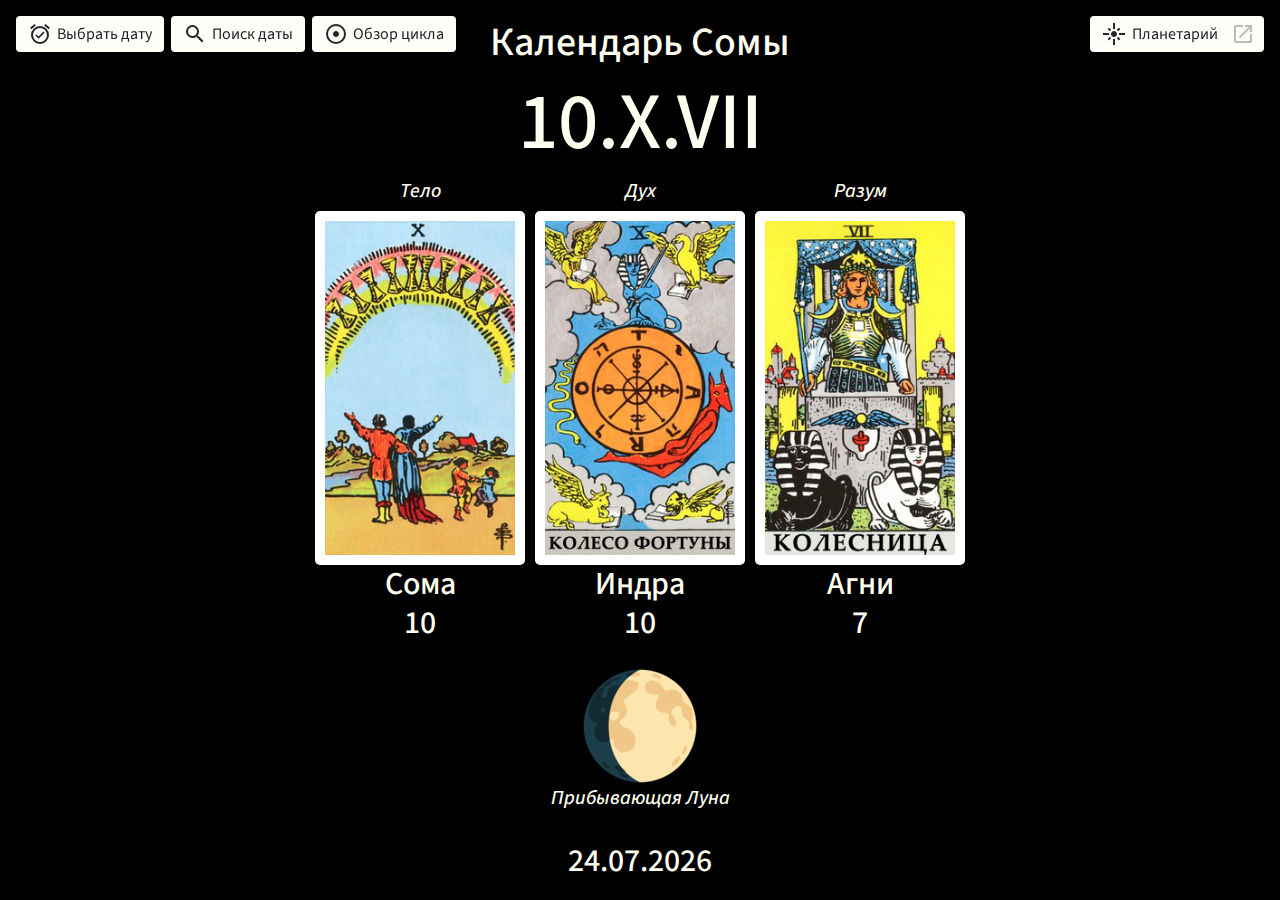
==== index.htm @ 55eb2197 "Add moon phases" ====
<!doctype html>
<html lang="en">

<head>
  <meta http-equiv="Content-Type" content="text/html; charset=utf-8">
  <title>Календарь Сомы</title>
  <link href="lib/bootstrap-4.6.0-dist/css/bootstrap.min.css" rel="stylesheet">
  <link href="lib/jquery-ui-1.9.2.custom/css/smoothness/jquery-ui-1.9.2.custom.css" rel="stylesheet">
  <link href="lib/jquery-bootstrap-slider/css/bootstrap-slider.css" rel="stylesheet">
  <link rel="stylesheet" type="text/css" href="lib/datetimepicker/jquery.datetimepicker.min.css" />
  <link href="css/calendar.css" rel="stylesheet">
  <link href="https://fonts.googleapis.com/css?family=Source+Sans+Pro&display=swap" rel="stylesheet">
  <link rel="icon" type="image/png" href="favicon.png" />
  <link href="https://fonts.googleapis.com/icon?family=Material+Icons" rel="stylesheet">
  <!-- Global site tag (gtag.js) - Google Analytics -->
  <script async src="https://www.googletagmanager.com/gtag/js?id=UA-164656690-1"></script>
  <script>
    window.dataLayer = window.dataLayer || [];
    function gtag(){dataLayer.push(arguments);}
    gtag('js', new Date());

    gtag('config', 'UA-164656690-1');
  </script>

</head>

<body>
  <!-- Button trigger modal -->
  <div class="fixed-top m-3">
    <a href="javascript:void(0)" class="btn btn-light mb-2"
      onclick="var si = document.getElementById('datetimepicker-wrapper').style; si.display = (si.display=='none')?'block':'none';return false; ">
    <i class="tiny material-icons">alarm_on</i>
      Выбрать
      дату</a>
    <button type="button" class="mb-2 ml-1 btn btn-light" data-toggle="modal" data-target="#projector_modal">
    <i class="tiny material-icons ">search</i>
      Поиск даты
    </button>
    <button type="button" id="overview-btn" class="mb-2 ml-1 btn btn-light" data-toggle="modal"
      data-target="#overview_modal">
      <i class="material-icons">adjust</i>
      Обзор цикла
    </button>
    <a type="button" id="planetarium-btn" class="mb-2 ml-1 btn btn-light float-right" target="_blank">
      <i class="material-icons tiny float-left" style="width: 25px; margin-right: 5px;">flare_bright</i>Планетарий<i class="tiny material-icons" style="
      float:right; 
      padding-right: 10px;
      position: relative;
      right: -13px;
      opacity: .3;">open_in_new</i> 
    </a>
    <div id="datetimepicker-wrapper" style="display:none">
      <input type="text" id="datetimepicker" />
    </div>
  </div>

  <!-- Modal -->
  <div class="modal fade" id="projector_modal" tabindex="-1" role="dialog" aria-labelledby="exampleModalLongTitle"
    aria-hidden="true">
    <div class="modal-dialog modal-lg projector" role="document">
      <div class="modal-content">
        <div class="modal-header">
          <h5 class="modal-title" id="exampleModalLongTitle">Поиск даты</h5>
          <button type="button" class="close" data-dismiss="modal" aria-label="Close">
            <span aria-hidden="true">&times;</span>
          </button>
        </div>
        <div class="modal-body">
          <div class="row">
            <div class="col text-center">
              <h4>
                Сома
              </h4>
            </div>
            <div class="col text-center">
              <h4>
                Индра
              </h4>
            </div>
            <div class="col text-center">
              <h4>
                Агни
              </h4>
            </div>
          </div>
          <div class="row">
            <div class="col text-center">
              <div class="form-group">
                <input id="projector_soma" type="number" class="form-controls" min="0" max="12" value="1">
              </div>
            </div>
            <div class="col text-center">
              <div class="form-group">
                <input id="projector_indra" type="number" class="form-controls" min="0" max="30" value="1">
              </div>
            </div>
            <div class="col text-center">
              <div class="form-group">
                <input id="projector_agni" type="number" class="form-controls" min="0" max="21" value="1">
              </div>
            </div>
          </div>
          <div class="row">
            <div class="col text-right">
              <p><small><em>0 - любое значение</em></small></p>
            </div>
          </div>
          <div class="row">
            <div class="col text-center">
              <p>кол-во циклов</p>
            </div>
          </div>
          <div class="row">
            <div class="col text-center">
              <input id="projector_cycles" type="number" min="0" value="1" class="form-controls">
            </div>
          </div>
          <div class="row mt-2">
            <div class="col text-center">
              <button class="btn btn-primary mt-2" id="projector_submit">Поиск даты</button>
            </div>
          </div>
          <div class="row mt-2">
            <div class="col text-center">
              <ul id="projector_results"></ul>
            </div>
          </div>
        </div>
        <div class="modal-footer">
          <button type="button" class="btn btn-secondary" data-dismiss="modal">Закрыть</button>
        </div>
      </div>
    </div>
  </div>

  <div class="modal fade" id="overview_modal" tabindex="-1" role="dialog" aria-labelledby="exampleModalLongTitle"
    aria-hidden="true">
    <div class="modal-dialog modal-lg overview" role="document">
      <div class="modal-content">
        <div class="modal-header">
          <h5 class="modal-title" id="exampleModalLongTitle">Обзор Цикла</h5>
          <button type="button" class="close" data-dismiss="modal" aria-label="Close">
            <span aria-hidden="true">&times;</span>
          </button>
        </div>
        <div class="modal-body">
          <div class="row text-center">
            <div class="col">
              <h1 class="totalcycle_day_today font-weight-bold"></h1>
              <h2 class="totalcycle_day_positions font-weight-bold"></h2>
              <div class="overview-cards-section my-3">
                <img class="tarot card_soma_overview" src="" alt="">
                <img class="tarot card_indra_overview" src="" alt="">
                <img class="tarot card_agni_overview" src="" alt="">
              </div>
            </div>
          </div> 
          <div class="row mt-4">
            <div class="col text-center">
              <h4 class="font-weight-bold m-0">84-дневный Цикл</h4>
              <h4 class="totalcycle_day_eightyfour"></h4>
              <div class="totalcycle totalcycle_eightyfour"></div>
            </div>
          </div>
          <div class="row text-center">
            <div class="col">
              <h4 class="font-weight-bold m-0">Сома</h4>
              <h4 class="totalcycle_day_soma"></h4>
              <div class="totalcycle totalcycle_soma"></div>
            </div>
            <div class="col">
              <h4 class="font-weight-bold m-0">Индра</h4>
              <h4 class="totalcycle_day_indra"></h4>
              <div class="totalcycle totalcycle_indra"></div>
            </div>
            <div class="col">
              <h4 class="font-weight-bold m-0">Агни</h4>
              <h4 class="totalcycle_day_agni"></h4>
              <div class="totalcycle totalcycle_agni"></div>
            </div>
          </div>

        </div>
        <div class="modal-footer">
          <button type="button" class="btn btn-secondary" data-dismiss="modal">Закрыть</button>
        </div>
      </div>
    </div>
  </div>


  <div class="d-flex flex-column flex-grow  align-items-center fill-height calendar">
    <div>

    <div class="">
      <h1>Календарь Сомы</h1>
    </div>
    <div class="">
      <h1 class="day_calendar" style="font-size:5em"> </h1>
    </div>
    <div class="calendar-card-container d-flex flex-row h-100 align-items-center justify-content-center">
      <div class="calendar-card">
        <h5>
          Тело
        </h5>
        <img src="" alt="" class="tarot card_soma img-fluid">
        <!-- <h5>
          Мужское - Женское
        </h5> -->
        <h2>
          Сома
        </h2>
        <h2 class="day_soma">Не определено!</h2>
      </div>
      <div class="calendar-card">
        <h5>
          Дух
        </h5>
        <a href="" class="link_indra" target="_blank"><img src="" alt="" class="tarot card_indra img-fluid"></a>
        <!-- <h5>
          Дэвы - Асуры
        </h5> -->
        <h2>
          Индра
        </h2>
        <h2 class="day_indra">Не определено!</h2>
      </div>
      <div class="calendar-card">
        <h5>
          Разум
        </h5>
        <a href="" class="link_agni" target="_blank"><img src="" alt="" class="tarot card_agni img-fluid"></a>
        <!-- <h5>
          Арья - Даса
        </h5> -->
        <h2>
          Агни
        </h2>
        <h2 class="day_agni">Не определено!</h2>
      </div>
      </div>
      <div class="text-center mt-4">
          <img class="moon-phase" src="img/moon/full-moon.png"/>
          <h5 class="moon-phase-text">Полная луна</h5>
      </div>
      <div class="text-center mt-4">
          <h2 class="day_gregorian"></h2>
      </div>
    </div>
    </div>


  <!-- user interface components -->
  <script src="https://code.jquery.com/jquery-3.3.1.slim.min.js"
    integrity="sha384-q8i/X+965DzO0rT7abK41JStQIAqVgRVzpbzo5smXKp4YfRvH+8abtTE1Pi6jizo"
    crossorigin="anonymous"></script>
  <script src="https://cdnjs.cloudflare.com/ajax/libs/popper.js/1.14.7/umd/popper.min.js"
    integrity="sha384-UO2eT0CpHqdSJQ6hJty5KVphtPhzWj9WO1clHTMGa3JDZwrnQq4sF86dIHNDz0W1"
    crossorigin="anonymous"></script>
  <script src="https://stackpath.bootstrapcdn.com/bootstrap/4.3.1/js/bootstrap.min.js"
    integrity="sha384-JjSmVgyd0p3pXB1rRibZUAYoIIy6OrQ6VrjIEaFf/nJGzIxFDsf4x0xIM+B07jRM"
    crossorigin="anonymous"></script>
  <script src="lib/datetimepicker/jquery.datetimepicker.full.min.js"></script>
  <script src="js/soma.js"></script>

</body>

</html>
---- css/calendar.css ----
body {
  background-image: url("https://source.unsplash.com/random/1900x1200/?amanita");
  font-family: 'Source Sans Pro', sans-serif;
  color: #fffff0;
  background-color: #000;
  background-size: cover;
  background-repeat: no-repeat;
  background-attachment: fixed;
}
.fill-height {
  min-height: 100vh;
}
.calendar-card {
  text-align: center;
}
.calendar-card + .calendar-card {
  margin-left: 10px;
}
.fill-height > div {
  flex: 1;
  display: flex;
  flex-direction: column;
  justify-content: center;
}
.projector, .overview {
  color: #000;
  background-color: #fff;
}

.fixed-top .btn {
  background: #fffffa !important;
  border: #ffffff !important;
}
.fixed-top .btn:hover {
  background: #e9d66b !important;
  border: #e9d66b !important;
}
ul#projector_results {
  list-style: none;
  padding: 0;
  font-size: 1.3em;
}
input[type=number]::-webkit-inner-spin-button, 
input[type=number]::-webkit-outer-spin-button { 
  -webkit-appearance: none; 
  margin: 0; 
}

canvas {
  margin-right: auto;
  margin-left: auto;
  display: block;
}
#txt {
  font-size: 10em;
}

h2 {
  margin-bottom: 0;
  font-stretch: expanded;
}
.calendar h1, .calendar h2, .calendar h5 {
  text-align: center;
  text-shadow: -3px -3px 3px #000, 3px -3px 3px #000, -3px 3px 3px #000, 3px 3px 3px #000;
}
.totalcycle {
  width: 100%;
  line-height: 10px;
  margin: 0 auto;
}

.totalcycle_eightyfour {
  margin-bottom: 30px;
}
.overview-cards-section img {
  width: 100px;
  height: auto;
  padding: 2px;
  position: relative;
  left: 20px;
  margin-right: 40px;
  border: 2px solid white !important;
}
.square.active {
  transform: scale(2);
  border: 1px solid black;
}
.square {
  width: 8px;
  height: 8px;
  display: inline-block;
  margin-top: 5px;
  margin-left: 1px;
  border-radius: 100%;
  box-sizing: border-box;
  cursor: pointer;
  transition: all .5s;
  border: 1px solid black;
}
.v-spacer {
  background: #000;
  width: 1px;
  height: 6px;
  display: inline-block;
  margin-right: 3px;
}
.square:hover {
  transform: scale(2);
  border: none !important;
}

.material-icons {
  float: left;
  padding-right: 5px;
}
.square.side1 {
  background:#e32636;
  border: 1px solid #a5000e;
}
.square.side2 {
  background: #99badd;
  border: 1px solid #99badd;
}
.square.side3 {
  background: #e6e6fa;
  border: 1px solid #a4a4c7;
}
.square.side0 {
  background: #987654;
  border: 1px solid #82480f;
}
.square.active {
  border: 1px solid #000;
}
.tooltip-inner {
  white-space:pre-wrap;
}
.projector {
  color: #000;
}
.projector input {
  width: 2em;
  text-align: center;
  font-size: 2em;
}
.projected_link {
  margin-top: 0;
}
.projected_link p {
  margin-bottom: 0;
}

h5 {
  font-style: italic;
}
img.tarot {
  max-width: 210px;
  width: 100%;
  border: 10px solid white;
  border-radius: 5px;
  box-shadow: 3px 3px 1px rgba(0,0,0,0.6);
}
.xdsoft_datetimepicker.xdsoft_noselect.xdsoft_dark.xdsoft_inline {
  border-radius: 5px;
}
.xdsoft_datetimepicker.xdsoft_inline {
  border-radius: 5px;
  box-shadow: 4px 4px 0px 0 #0e0e0e;
}
.modal-dialog {
  max-width: 1100px !important;
}
.moon-phase {
}
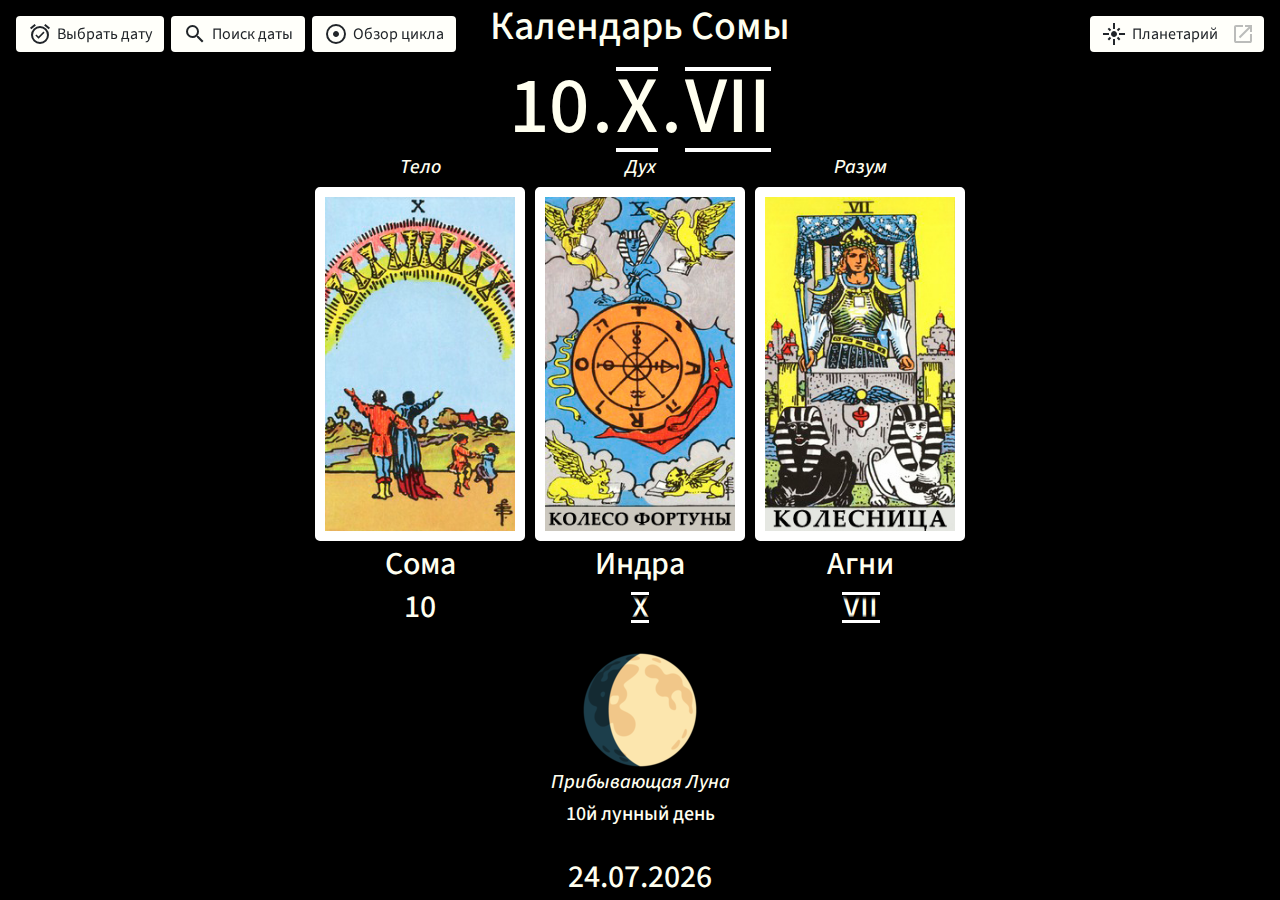
==== commit 4e5e5069: "Add moon day" ====
--- a/index.htm
+++ b/index.htm
@@ -195,8 +195,12 @@
     <div class="">
       <h1>Календарь Сомы</h1>
     </div>
-    <div class="">
-      <h1 class="day_calendar" style="font-size:5em"> </h1>
+    <div class="text-center">
+      <h1 class="day_soma d-inline" style="font-size:5em"> </h1>
+      <h1 class="d-inline" style="font-size:5em">.</h1>
+      <h1 class="day_indra d-inline roman" style="font-size:5em"></h1>
+      <h1 class="d-inline " style="font-size:5em">.</h1>
+      <h1 class="day_agni d-inline roman" style="font-size:5em"></h1>
     </div>
     <div class="calendar-card-container d-flex flex-row h-100 align-items-center justify-content-center">
       <div class="calendar-card">
@@ -207,7 +211,7 @@
         <!-- <h5>
           Мужское - Женское
         </h5> -->
-        <h2>
+        <h2 class="my-1">
           Сома
         </h2>
         <h2 class="day_soma">Не определено!</h2>
@@ -220,10 +224,10 @@
         <!-- <h5>
           Дэвы - Асуры
         </h5> -->
-        <h2>
+        <h2 class="my-1">
           Индра
         </h2>
-        <h2 class="day_indra">Не определено!</h2>
+        <h2 class="day_indra roman-small">Не определено!</h2>
       </div>
       <div class="calendar-card">
         <h5>
@@ -233,15 +237,16 @@
         <!-- <h5>
           Арья - Даса
         </h5> -->
-        <h2>
+        <h2 class="my-1">
           Агни
         </h2>
-        <h2 class="day_agni">Не определено!</h2>
+        <h2 class="day_agni roman-small">Не определено!</h2>
       </div>
       </div>
       <div class="text-center mt-4">
           <img class="moon-phase" src="img/moon/full-moon.png"/>
-          <h5 class="moon-phase-text">Полная луна</h5>
+          <h5 class="moon-phase-text">Не определено!</h5>
+          <h5 class="moon-day-text" style="font-style: normal;">Не определено!</h5>
       </div>
       <div class="text-center mt-4">
           <h2 class="day_gregorian"></h2>
--- a/css/calendar.css
+++ b/css/calendar.css
@@ -172,3 +172,62 @@
 }
 .moon-phase {
 }
+
+.roman {
+  position: relative;
+  margin-top: 10px;
+  margin-bottom: 10px;
+}
+/* top line */
+.roman::before {
+  content:'';
+  position: absolute;
+  background-color:white;
+  width: 100%;
+  height: 4px;
+  box-shadow: -3px -3px 3px #000, 3px -3px 3px #000, -3px 3px 3px #000, 3px 3px 3px #000;
+  top: 17px;
+  left: 0;
+}
+
+/* bottom line */
+.roman::after {
+  content:'';
+  position: absolute;
+  background-color: white;
+  box-shadow: -3px -3px 3px #000, 3px -3px 3px #000, -3px 3px 3px #000, 3px 3px 3px #000;
+  width: 100%;
+  height: 4px;
+  bottom: 12px;
+  left:0;
+}
+.roman-small {
+  position: relative;
+  margin-top: 10px;
+  margin-bottom: 10px;
+  width: fit-content;
+  margin: auto;
+}
+/* top line */
+.roman-small::before {
+  content:'';
+  position: absolute;
+  background-color:white;
+  width: 110%;
+  height: 3px;
+  box-shadow: -3px -3px 3px #000, 3px -3px 3px #000, -3px 3px 3px #000, 3px 3px 3px #000;
+  top: 4px;
+  left: -1px;
+}
+
+/* bottom line */
+.roman-small::after {
+  content:'';
+  position: absolute;
+  background-color: white;
+  box-shadow: -3px -3px 3px #000, 3px -3px 3px #000, -3px 3px 3px #000, 3px 3px 3px #000;
+  width: 110%;
+  height: 3px;
+  bottom: 3px;
+  left:-1px;
+}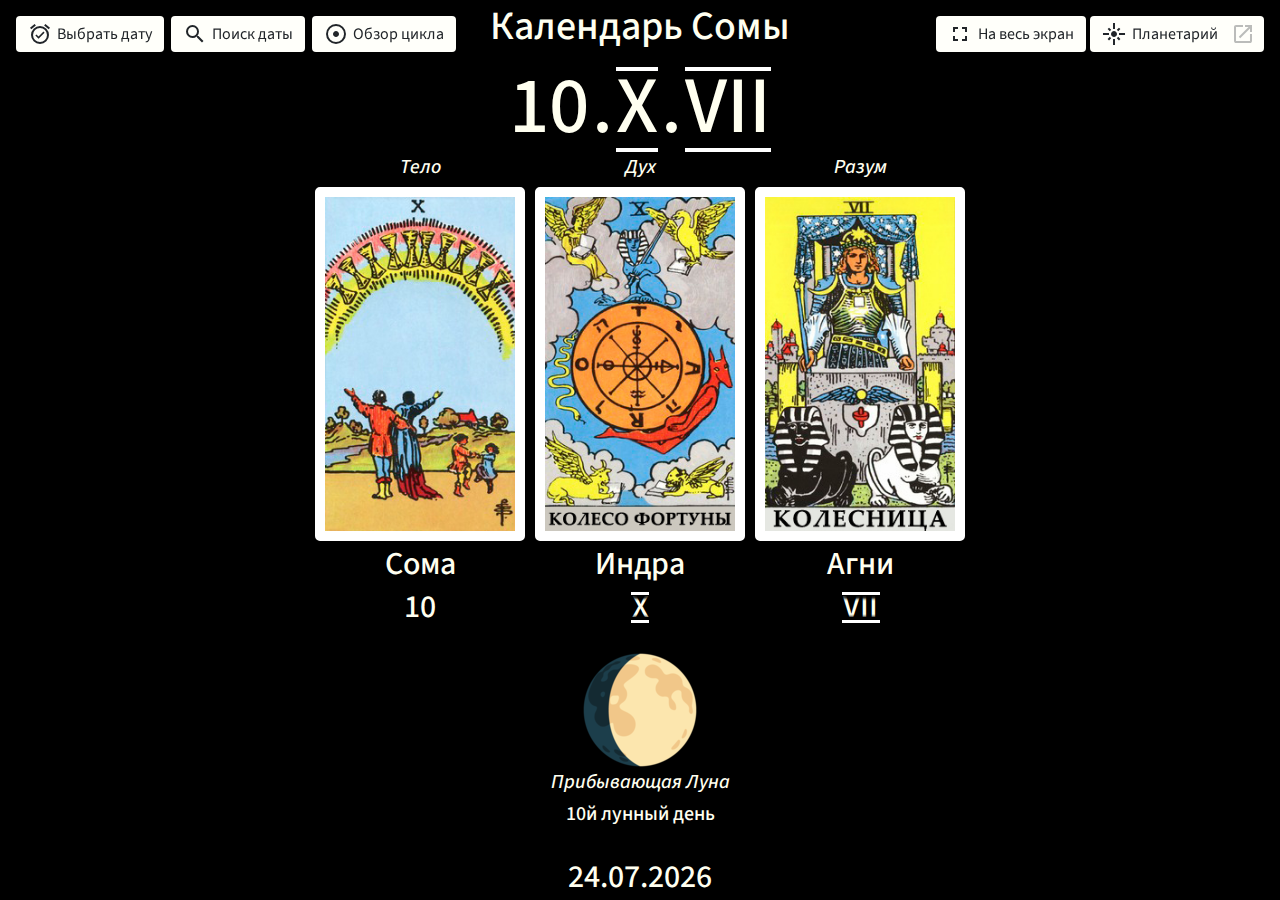
==== commit 45994c2a: "add fullscreen mode" ====
--- a/index.htm
+++ b/index.htm
@@ -49,6 +49,9 @@
       right: -13px;
       opacity: .3;">open_in_new</i> 
     </a>
+    <a type="button" id="fullscreen-btn" class="mb-2 ml-1 btn btn-light float-right" target="_blank">
+      <i class="material-icons tiny float-left" style="width: 25px; margin-right: 5px;">fullscreen</i>На весь экран
+    </a>
     <div id="datetimepicker-wrapper" style="display:none">
       <input type="text" id="datetimepicker" />
     </div>
@@ -198,7 +201,7 @@
     <div class="text-center">
       <h1 class="day_soma d-inline" style="font-size:5em"> </h1>
       <h1 class="d-inline" style="font-size:5em">.</h1>
-      <h1 class="day_indra d-inline roman" style="font-size:5em"></h1>
+      <h1 class="day_indra_wave d-inline roman" style="font-size:5em"></h1>
       <h1 class="d-inline " style="font-size:5em">.</h1>
       <h1 class="day_agni d-inline roman" style="font-size:5em"></h1>
     </div>
@@ -207,7 +210,7 @@
         <h5>
           Тело
         </h5>
-        <img src="" alt="" class="tarot card_soma img-fluid">
+        <a href="" class="link_soma" target="_blank"><img src="" alt="" class="tarot card_soma img-fluid"></a>
         <!-- <h5>
           Мужское - Женское
         </h5> -->
@@ -266,6 +269,7 @@
     integrity="sha384-JjSmVgyd0p3pXB1rRibZUAYoIIy6OrQ6VrjIEaFf/nJGzIxFDsf4x0xIM+B07jRM"
     crossorigin="anonymous"></script>
   <script src="lib/datetimepicker/jquery.datetimepicker.full.min.js"></script>
+  <script src="lib\jquery.fullscreen.min.js"></script>
   <script src="js/soma.js"></script>
 
 </body>
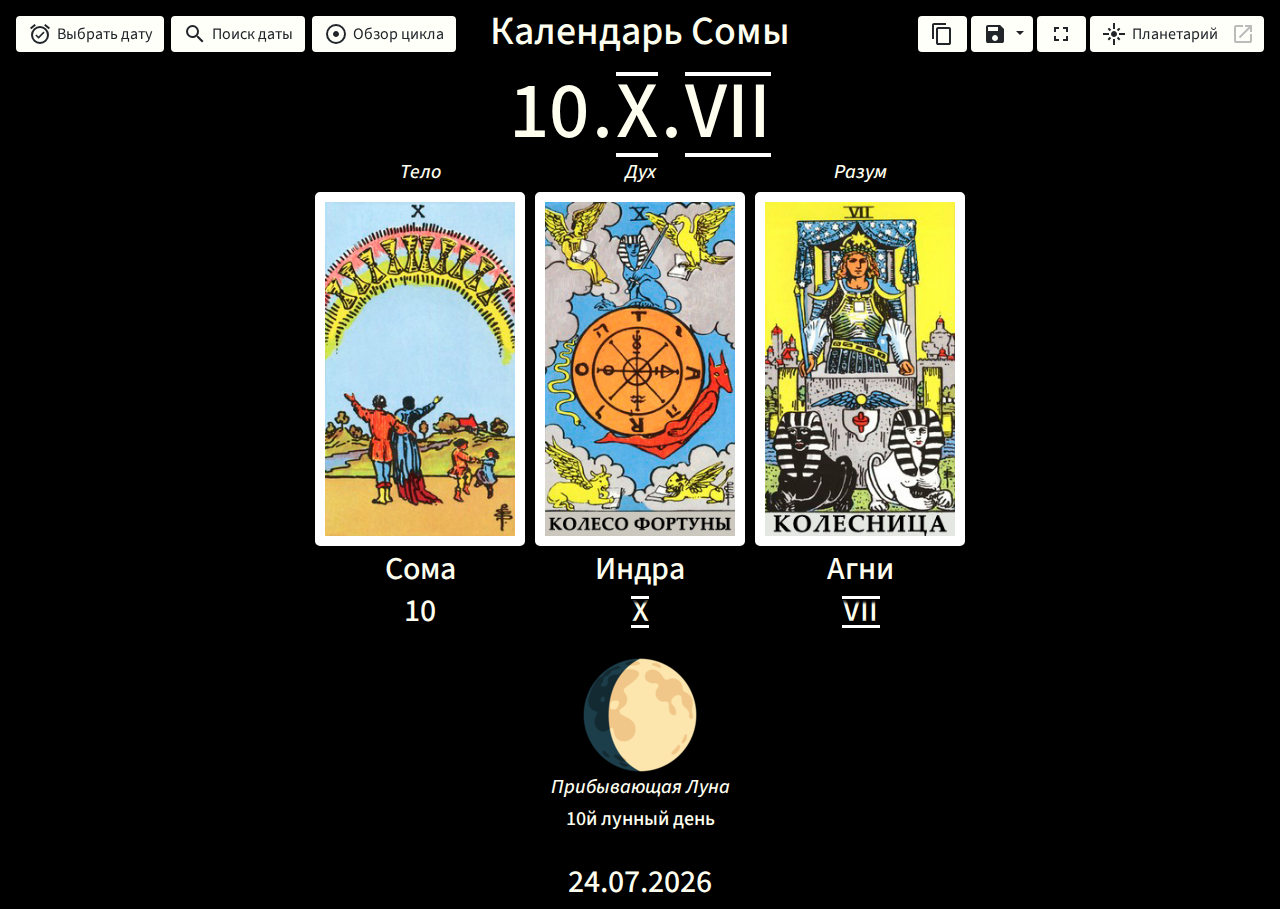
==== commit 47933572: "New-style Date search" ====
--- a/index.htm
+++ b/index.htm
@@ -27,21 +27,21 @@
 <body>
   <!-- Button trigger modal -->
   <div class="fixed-top m-3">
-    <a href="javascript:void(0)" class="btn btn-light mb-2"
+    <a href="javascript:void(0)" class="btn btn-light mb-2" data-html2canvas-ignore
       onclick="var si = document.getElementById('datetimepicker-wrapper').style; si.display = (si.display=='none')?'block':'none';return false; ">
     <i class="tiny material-icons">alarm_on</i>
       Выбрать
       дату</a>
-    <button type="button" class="mb-2 ml-1 btn btn-light" data-toggle="modal" data-target="#projector_modal">
+    <button type="button" class="mb-2 ml-1 btn btn-light" data-toggle="modal" data-target="#projector_modal" data-html2canvas-ignore>
     <i class="tiny material-icons ">search</i>
       Поиск даты
     </button>
     <button type="button" id="overview-btn" class="mb-2 ml-1 btn btn-light" data-toggle="modal"
-      data-target="#overview_modal">
+      data-target="#overview_modal" data-html2canvas-ignore>
       <i class="material-icons">adjust</i>
       Обзор цикла
     </button>
-    <a type="button" id="planetarium-btn" class="mb-2 ml-1 btn btn-light float-right" target="_blank">
+    <a type="button" id="planetarium-btn" class="mb-2 ml-1 btn btn-light float-right" target="_blank" data-html2canvas-ignore>
       <i class="material-icons tiny float-left" style="width: 25px; margin-right: 5px;">flare_bright</i>Планетарий<i class="tiny material-icons" style="
       float:right; 
       padding-right: 10px;
@@ -49,10 +49,34 @@
       right: -13px;
       opacity: .3;">open_in_new</i> 
     </a>
-    <a type="button" id="fullscreen-btn" class="mb-2 ml-1 btn btn-light float-right" target="_blank">
-      <i class="material-icons tiny float-left" style="width: 25px; margin-right: 5px;">fullscreen</i>На весь экран
+    <a type="button" id="fullscreen-btn" class="mb-2 ml-1 btn btn-light float-right"  data-html2canvas-ignore>
+      <i class="material-icons tiny float-left" style="width: 25px;">fullscreen</i></a>
+      <div class="btn-group float-right" data-html2canvas-ignore>
+    <a type="button" id="screenshot-save-btn" class="js-save-screenshot ml-1 pr-0 btn btn-light" target="_blank" >
+      <i class="material-icons tiny text-center" style="width: 25px;">save_alt</i></a>
+    <button type="button" class="btn btn-light dropdown-toggle dropdown-toggle-split" data-toggle="dropdown" aria-haspopup="true" aria-expanded="false">
+    <span class="sr-only">Toggle Dropdown</span>
+  </button>
+  <div class="dropdown-menu save-form">
+    <form action="" class="form p-1">
+      <div class="form-group">
+        <i class="material-icons tiny mt-2 mr-1" style="transform: rotate(90deg)">height</i><input type="number" class="form-control" id="screenshot_width" placeholder="Ширина" />
+      </div>
+      <div class="form-group">
+        <i class="material-icons tiny mt-2 ml-1" style="margin-right: -2px;">height</i><input type="number" class="form-control" id="screenshot_height" placeholder="Высота"/>
+      </div>
+    <a type="button" class="js-save-screenshot btn btn-light w-100" >
+      <i class="material-icons tiny text-center" style="width: 25px;">save_alt</i>Скачать</a>
+    </form>
+    <div class="dropdown-divider"></div>
+    <a class="dropdown-item js-save-screenshot-1080" href="#">1920x1080</a>
+    <a class="dropdown-item js-save-screenshot-fb-story" href="#">1080x1920</a>
+  </div>
+</div>
+    <a type="button" id="screenshot-copy-btn" class="mb-2 ml-1 btn btn-light float-right" target="_blank" data-html2canvas-ignore>
+      <i class="material-icons tiny float-left" style="width: 25px;">content_copy</i>
     </a>
-    <div id="datetimepicker-wrapper" style="display:none">
+    <div id="datetimepicker-wrapper" style="display:none" data-html2canvas-ignore>
       <input type="text" id="datetimepicker" />
     </div>
   </div>
@@ -193,7 +217,7 @@
 
 
   <div class="d-flex flex-column flex-grow  align-items-center fill-height calendar">
-    <div>
+    <div id="screenshot" class="m-2">
 
     <div class="">
       <h1>Календарь Сомы</h1>
@@ -269,7 +293,8 @@
     integrity="sha384-JjSmVgyd0p3pXB1rRibZUAYoIIy6OrQ6VrjIEaFf/nJGzIxFDsf4x0xIM+B07jRM"
     crossorigin="anonymous"></script>
   <script src="lib/datetimepicker/jquery.datetimepicker.full.min.js"></script>
-  <script src="lib\jquery.fullscreen.min.js"></script>
+  <script src="lib/jquery.fullscreen.min.js"></script>
+  <script src="lib/html2canvas.js"></script>
   <script src="js/soma.js"></script>
 
 </body>
--- a/css/calendar.css
+++ b/css/calendar.css
@@ -1,7 +1,13 @@
 body {
-  background-image: url("https://source.unsplash.com/random/1900x1200/?amanita");
   font-family: 'Source Sans Pro', sans-serif;
   color: #fffff0;
+  background-color: #000;
+  background-size: cover;
+  background-repeat: no-repeat;
+  background-attachment: fixed;
+}
+.calendar {
+  background-image: url("https://source.unsplash.com/random/1900x1200/?amanita");
   background-color: #000;
   background-size: cover;
   background-repeat: no-repeat;
@@ -230,4 +236,10 @@
   height: 3px;
   bottom: 3px;
   left:-1px;
+}
+
+.save-form .form-group {
+}
+.save-form input {
+  width: 70%;
 }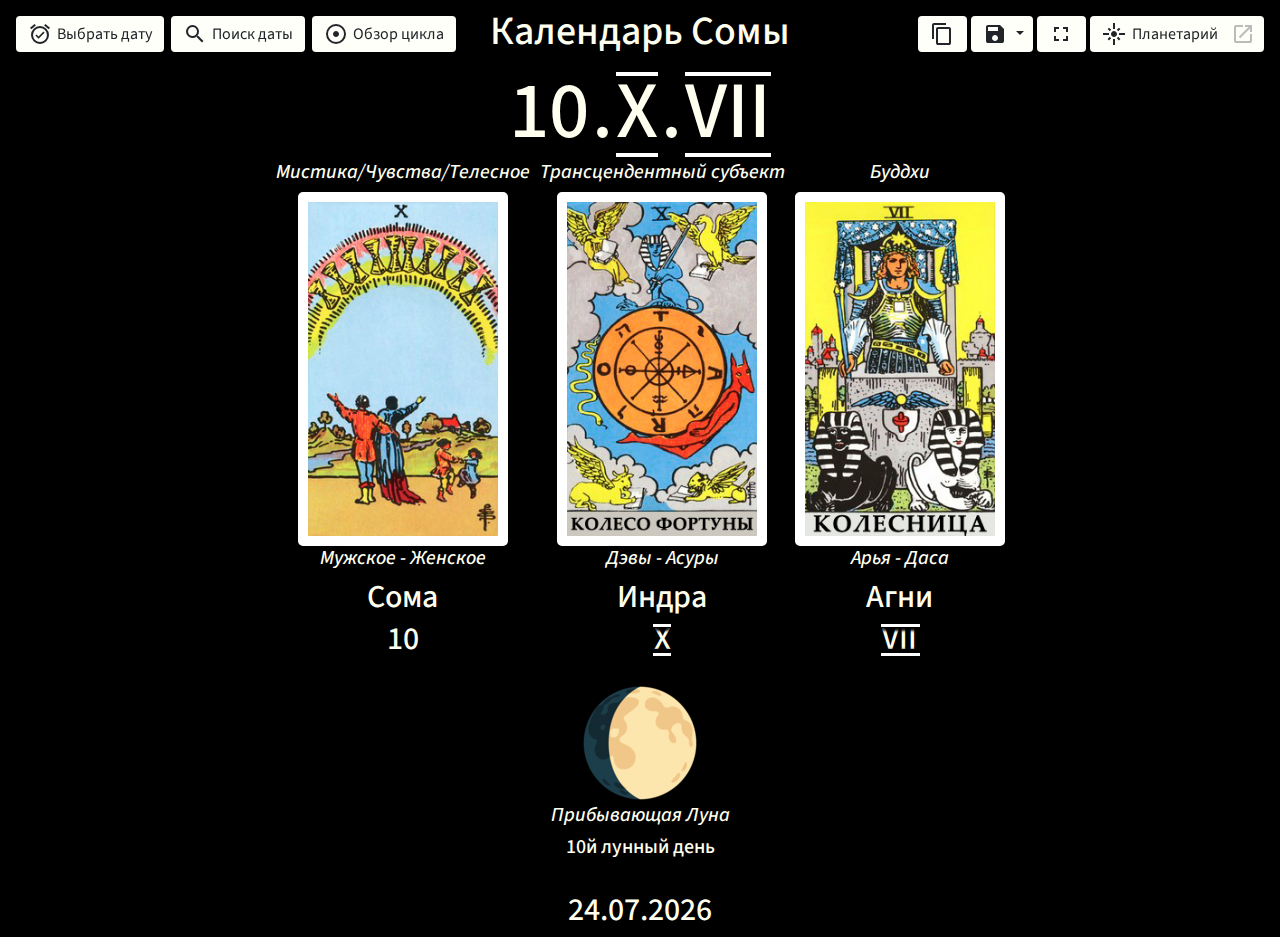
==== commit 8febad30: "Update index.htm" ====
--- a/index.htm
+++ b/index.htm
@@ -231,39 +231,27 @@
     </div>
     <div class="calendar-card-container d-flex flex-row h-100 align-items-center justify-content-center">
       <div class="calendar-card">
-        <h5>
-          Тело
-        </h5>
+        <h5>Мистика/Чувства/Телесное</h5>
         <a href="" class="link_soma" target="_blank"><img src="" alt="" class="tarot card_soma img-fluid"></a>
-        <!-- <h5>
-          Мужское - Женское
-        </h5> -->
+        <h5>Мужское - Женское</h5>
         <h2 class="my-1">
           Сома
         </h2>
         <h2 class="day_soma">Не определено!</h2>
       </div>
       <div class="calendar-card">
-        <h5>
-          Дух
-        </h5>
+        <h5>Трансцендентный субъект</h5>
         <a href="" class="link_indra" target="_blank"><img src="" alt="" class="tarot card_indra img-fluid"></a>
-        <!-- <h5>
-          Дэвы - Асуры
-        </h5> -->
+        <h5>Дэвы - Асуры</h5>
         <h2 class="my-1">
           Индра
         </h2>
         <h2 class="day_indra roman-small">Не определено!</h2>
       </div>
       <div class="calendar-card">
-        <h5>
-          Разум
-        </h5>
+        <h5>Буддхи</h5>
         <a href="" class="link_agni" target="_blank"><img src="" alt="" class="tarot card_agni img-fluid"></a>
-        <!-- <h5>
-          Арья - Даса
-        </h5> -->
+        <h5>Арья - Даса</h5>
         <h2 class="my-1">
           Агни
         </h2>
@@ -299,4 +287,4 @@
 
 </body>
 
-</html>+</html>
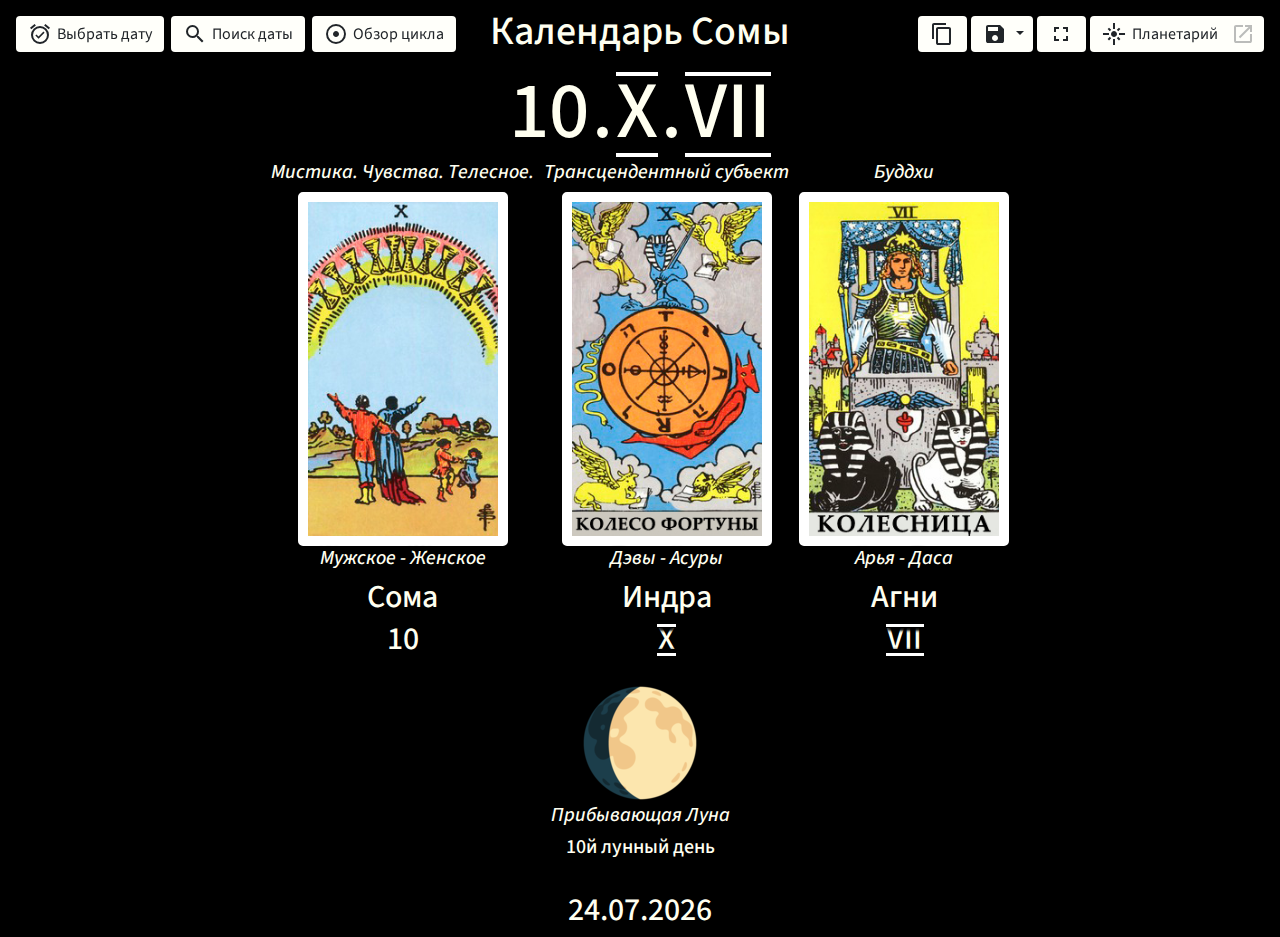
==== commit c140872b: "Update index.htm" ====
--- a/index.htm
+++ b/index.htm
@@ -231,7 +231,7 @@
     </div>
     <div class="calendar-card-container d-flex flex-row h-100 align-items-center justify-content-center">
       <div class="calendar-card">
-        <h5>Мистика/Чувства/Телесное</h5>
+        <h5>Мистика. Чувства. Телесное.</h5>
         <a href="" class="link_soma" target="_blank"><img src="" alt="" class="tarot card_soma img-fluid"></a>
         <h5>Мужское - Женское</h5>
         <h2 class="my-1">
